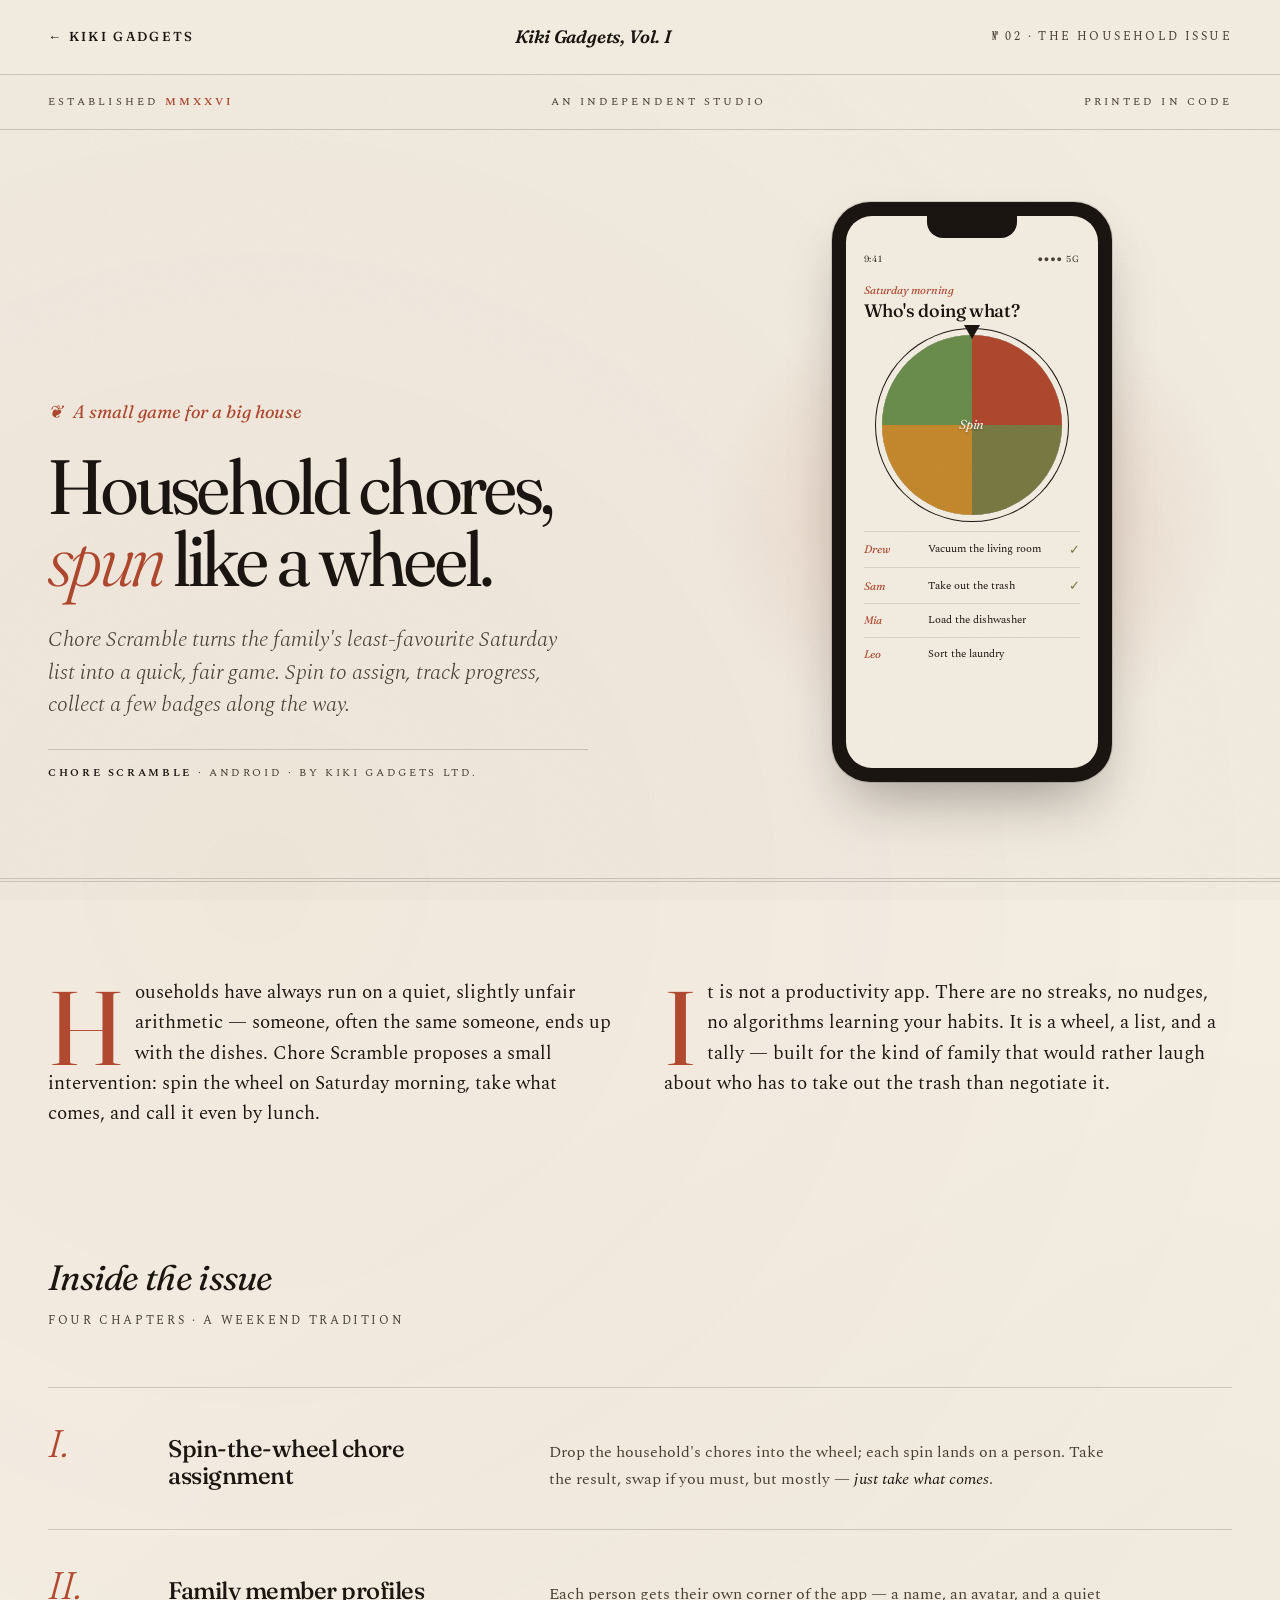
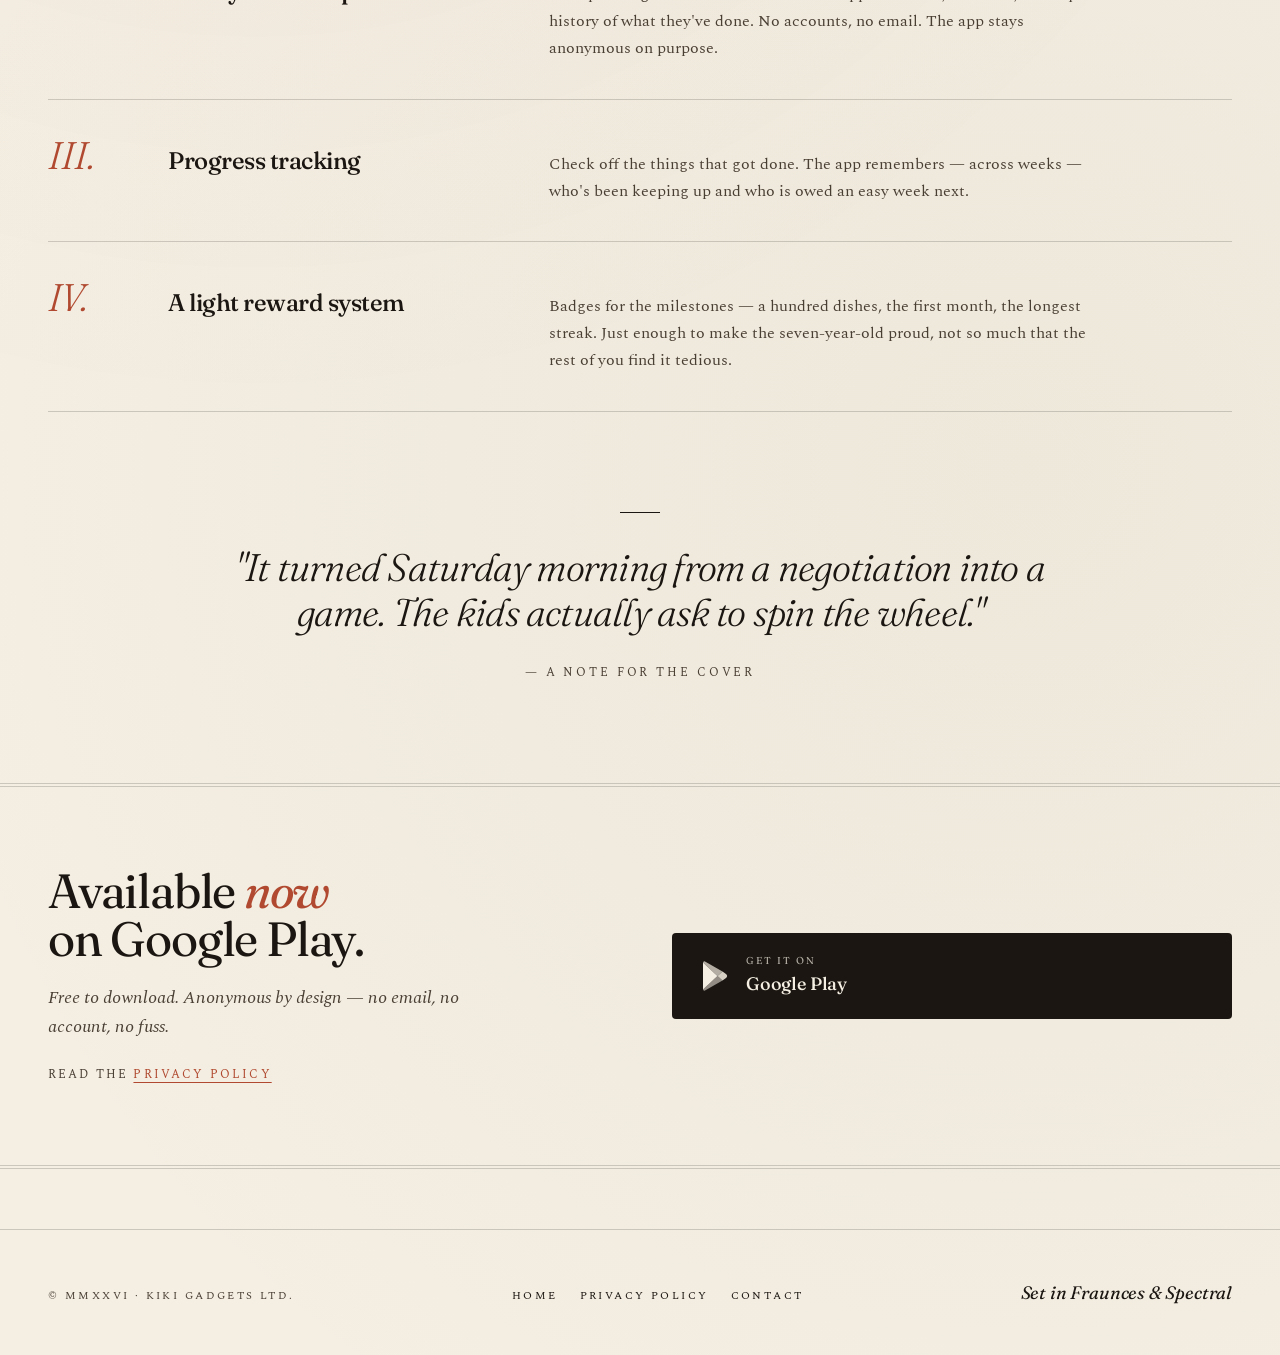
==== app-chore-scramble.html @ a379b8e3 "Add Chore Scramble detail page" ====
<!DOCTYPE html>
<html lang="en">
<head>
  <meta charset="UTF-8" />
  <meta name="viewport" content="width=device-width, initial-scale=1.0" />
  <title>Chore Scramble — Kiki Gadgets Ltd.</title>
  <link rel="preconnect" href="https://fonts.googleapis.com">
  <link rel="preconnect" href="https://fonts.gstatic.com" crossorigin>
  <link href="https://fonts.googleapis.com/css2?family=Fraunces:ital,opsz,wght,SOFT@0,9..144,300..900,30;0,9..144,300..900,100;1,9..144,400..700,50&family=Spectral:ital,wght@0,300;0,400;0,500;0,600;1,400&display=swap" rel="stylesheet">
  <link rel="stylesheet" href="style.css" />
</head>
<body>

<header class="masthead">
  <a href="index.html" class="masthead-back">← Kiki Gadgets</a>
  <div class="masthead-title">Kiki Gadgets, Vol. I</div>
  <div class="masthead-right">№ 02 · The Household Issue</div>
</header>

<div class="issue">
  <span>Established <strong>MMXXVI</strong></span>
  <span>An Independent Studio</span>
  <span>Printed in code</span>
</div>

<section class="hero">
  <div>
    <div class="kicker">A small game for a big house</div>
    <h1 class="headline">Household chores, <em>spun</em> like a wheel.</h1>
    <p class="deck">Chore Scramble turns the family's least-favourite Saturday list into a quick, fair game. Spin to assign, track progress, collect a few badges along the way.</p>
    <div class="byline"><strong>Chore Scramble</strong> · Android · By Kiki Gadgets Ltd.</div>
  </div>
  <div class="phone-wrap">
    <div class="phone">
      <div class="phone-notch"></div>
      <div class="phone-screen">
        <div class="cs-status"><span>9:41</span><span>●●●● 5G</span></div>
        <div class="cs-label">Saturday morning</div>
        <div class="cs-title">Who's doing what?</div>
        <div class="cs-wheel"><div class="cs-wheel-center">Spin</div></div>
        <div class="cs-task"><div class="cs-tasker">Drew</div><div class="cs-tasktext">Vacuum the living room</div><div class="cs-check">✓</div></div>
        <div class="cs-task"><div class="cs-tasker">Sam</div><div class="cs-tasktext">Take out the trash</div><div class="cs-check">✓</div></div>
        <div class="cs-task"><div class="cs-tasker">Mia</div><div class="cs-tasktext">Load the dishwasher</div><div class="cs-check"></div></div>
        <div class="cs-task"><div class="cs-tasker">Leo</div><div class="cs-tasktext">Sort the laundry</div><div class="cs-check"></div></div>
      </div>
    </div>
  </div>
</section>

<section class="intro-section">
  <div class="intro-grid">
    <div class="intro">
      <p>Households have always run on a quiet, slightly unfair arithmetic — someone, often the same someone, ends up with the dishes. Chore Scramble proposes a small intervention: spin the wheel on Saturday morning, take what comes, and call it even by lunch.</p>
    </div>
    <div class="intro">
      <p>It is not a productivity app. There are no streaks, no nudges, no algorithms learning your habits. It is a wheel, a list, and a tally — built for the kind of family that would rather laugh about who has to take out the trash than negotiate it.</p>
    </div>
  </div>
</section>

<section class="chapters">
  <h2 class="chapters-heading">Inside the issue</h2>
  <div class="chapters-sub">Four chapters · A weekend tradition</div>

  <div class="chapter">
    <div class="chapter-num">I.</div>
    <div class="chapter-title">Spin-the-wheel chore assignment</div>
    <div class="chapter-body">Drop the household's chores into the wheel; each spin lands on a person. Take the result, swap if you must, but mostly — <em>just take what comes</em>.</div>
  </div>

  <div class="chapter">
    <div class="chapter-num">II.</div>
    <div class="chapter-title">Family member profiles</div>
    <div class="chapter-body">Each person gets their own corner of the app — a name, an avatar, and a quiet history of what they've done. No accounts, no email. The app stays anonymous on purpose.</div>
  </div>

  <div class="chapter">
    <div class="chapter-num">III.</div>
    <div class="chapter-title">Progress tracking</div>
    <div class="chapter-body">Check off the things that got done. The app remembers — across weeks — who's been keeping up and who is owed an easy week next.</div>
  </div>

  <div class="chapter">
    <div class="chapter-num">IV.</div>
    <div class="chapter-title">A light reward system</div>
    <div class="chapter-body">Badges for the milestones — a hundred dishes, the first month, the longest streak. Just enough to make the seven-year-old proud, not so much that the rest of you find it tedious.</div>
  </div>
</section>

<section class="pullquote">
  <blockquote>"It turned Saturday morning from a negotiation into a game. The kids actually ask to spin the wheel."</blockquote>
  <cite>— A note for the cover</cite>
</section>

<section class="acquisition">
  <div>
    <h2 class="acquisition-title">Available <em>now</em><br>on Google Play.</h2>
    <p>Free to download. Anonymous by design — no email, no account, no fuss.</p>
    <div class="privacy-mention">Read the <a href="privacy-chore-scramble.html">Privacy Policy</a></div>
  </div>
  <div class="stores">
    <a href="https://play.google.com/store/apps/details?id=com.chorescramble.app" class="store-link" target="_blank" rel="noopener">
      <svg width="28" height="32" viewBox="0 0 28 32" fill="none" aria-hidden="true"><path d="M3 2.5v27L17.5 16 3 2.5z" fill="#F4EEE3"/><path d="M22.5 11.5L17.5 16l5 4.5L26 18c1.5-.9 1.5-3.1 0-4l-3.5-2.5z" fill="#F4EEE3" opacity="0.85"/><path d="M3 2.5l14.5 13.5L22.5 11.5 5 1.5c-.7-.4-1.5-.1-2 1z" fill="#F4EEE3" opacity="0.7"/><path d="M3 29.5l14.5-13.5 5 4.5L5 30.5c-.7.4-1.5.1-2-1z" fill="#F4EEE3" opacity="0.55"/></svg>
      <div>
        <span class="store-link-label">Get it on</span>
        <span class="store-link-name">Google Play</span>
      </div>
    </a>
  </div>
</section>

<footer class="colophon">
  <span>© MMXXVI · Kiki Gadgets Ltd.</span>
  <div class="colophon-links">
    <a href="index.html">Home</a>
    <a href="privacy-chore-scramble.html">Privacy Policy</a>
    <a href="mailto:support@kikigadgetsltd.com">Contact</a>
  </div>
  <span class="colophon-mark">Set in Fraunces &amp; Spectral</span>
</footer>

</body>
</html>
---- style.css ----
/* ============================================
   Kiki Gadgets — Editorial Stylesheet
   Set in Fraunces & Spectral
   ============================================ */

:root {
  --paper: #F4EEE3;
  --paper-deep: #ECE3D1;
  --ink: #1B1611;
  --ink-soft: #4A3F33;
  --terracotta: #B0492F;
  --olive: #7A7A45;
  --rule: rgba(27,22,17,0.18);
  --rule-strong: rgba(27,22,17,0.32);
  --max: 1300px;
}

* { box-sizing: border-box; margin: 0; padding: 0; }
html { scroll-behavior: smooth; }
html, body { background: var(--paper); color: var(--ink); }
body {
  font-family: 'Spectral', Georgia, serif;
  font-size: 17px;
  line-height: 1.65;
  overflow-x: hidden;
  background-image:
    radial-gradient(circle at 20% 30%, rgba(176,73,47,0.04) 0%, transparent 50%),
    radial-gradient(circle at 80% 70%, rgba(122,122,69,0.05) 0%, transparent 50%);
}
body::before {
  content: "";
  position: fixed; inset: 0; pointer-events: none; z-index: 1000;
  opacity: 0.5;
  background-image: url("data:image/svg+xml;utf8,<svg xmlns='http://www.w3.org/2000/svg' width='200' height='200'><filter id='n'><feTurbulence type='fractalNoise' baseFrequency='0.85' numOctaves='2' stitchTiles='stitch'/><feColorMatrix values='0 0 0 0 0  0 0 0 0 0  0 0 0 0 0  0 0 0 0.06 0'/></filter><rect width='100%25' height='100%25' filter='url(%23n)'/></svg>");
}
a { color: var(--ink); text-decoration: none; transition: color 0.2s; }
a:hover { color: var(--terracotta); }

/* ---- Masthead ---- */
.masthead {
  border-bottom: 1px solid var(--rule);
  padding: 22px 48px;
  display: flex; align-items: center; justify-content: space-between;
  font-family: 'Fraunces', serif;
  font-variation-settings: "SOFT" 30;
  position: sticky; top: 0;
  background: var(--paper);
  z-index: 50;
}
.masthead-back { font-size: 13px; letter-spacing: 0.18em; text-transform: uppercase; font-weight: 500; }
.masthead-title { font-weight: 600; font-style: italic; font-size: 18px; letter-spacing: -0.01em; }
.masthead-right { font-family: 'Spectral', serif; font-size: 12px; letter-spacing: 0.2em; text-transform: uppercase; color: var(--ink-soft); }

/* ---- Issue strip ---- */
.issue {
  padding: 18px 48px;
  border-bottom: 1px solid var(--rule);
  display: flex; justify-content: space-between;
  font-size: 11px; letter-spacing: 0.28em; text-transform: uppercase;
  color: var(--ink-soft);
}
.issue strong { color: var(--terracotta); font-weight: 600; }

/* ---- Hero ---- */
.hero {
  max-width: var(--max);
  margin: 0 auto;
  padding: 72px 48px 32px;
  display: grid; grid-template-columns: 1.15fr 1fr;
  gap: 64px; align-items: end;
}
.kicker {
  font-family: 'Fraunces', serif;
  font-style: italic; color: var(--terracotta);
  font-size: 18px; margin-bottom: 24px;
}
.kicker::before { content: "❦ "; margin-right: 6px; }
.headline {
  font-family: 'Fraunces', serif;
  font-variation-settings: "SOFT" 40, "opsz" 144;
  font-weight: 400;
  font-size: clamp(3rem, 6vw, 6rem);
  line-height: 0.94;
  letter-spacing: -0.035em;
  margin-bottom: 28px;
}
.headline em { font-style: italic; font-weight: 300; color: var(--terracotta); }
.deck {
  font-family: 'Spectral', serif;
  font-style: italic; font-weight: 300;
  font-size: 1.4rem; line-height: 1.45;
  color: var(--ink-soft);
  max-width: 540px;
  margin-bottom: 28px;
}
.byline {
  margin-top: 24px;
  font-size: 11px; letter-spacing: 0.24em; text-transform: uppercase;
  color: var(--ink-soft);
  border-top: 1px solid var(--rule);
  padding-top: 14px;
  max-width: 540px;
}
.byline strong { color: var(--ink); font-weight: 600; }

/* ---- Phone mockup ---- */
.phone-wrap { display: flex; justify-content: center; align-items: flex-end; position: relative; }
.phone-wrap::before {
  content: ""; position: absolute; inset: 10% -5% 0 -5%;
  background: radial-gradient(ellipse at center, rgba(176,73,47,0.18) 0%, transparent 65%);
  z-index: 0;
}
.phone {
  width: 280px; height: 580px;
  background: var(--ink);
  border-radius: 38px; padding: 14px;
  box-shadow: 0 30px 60px -20px rgba(27,22,17,0.4), 0 0 0 1px rgba(27,22,17,0.15);
  position: relative; z-index: 1;
}
.phone-notch {
  position: absolute; top: 14px; left: 50%; transform: translateX(-50%);
  width: 90px; height: 22px; background: var(--ink);
  border-radius: 0 0 16px 16px; z-index: 2;
}
.phone-screen {
  background: var(--paper);
  border-radius: 26px;
  height: 100%;
  padding: 36px 18px 20px;
  overflow: hidden; position: relative;
}

/* Phone — Meal Lineup */
.ml-status {
  display: flex; justify-content: space-between;
  font-family: 'Fraunces', serif;
  font-size: 9px; letter-spacing: 0.1em;
  color: var(--ink-soft); margin-bottom: 18px;
}
.ml-week { font-family: 'Fraunces', serif; font-style: italic; font-size: 11px; color: var(--terracotta); margin-bottom: 4px; }
.ml-title { font-family: 'Fraunces', serif; font-weight: 500; font-size: 22px; line-height: 1.1; margin-bottom: 16px; letter-spacing: -0.02em; }
.ml-day { border-top: 1px solid rgba(27,22,17,0.12); padding: 10px 0; display: flex; gap: 10px; align-items: center; }
.ml-daylabel { font-family: 'Fraunces', serif; font-size: 9px; letter-spacing: 0.16em; text-transform: uppercase; color: var(--ink-soft); width: 30px; }
.ml-meal { font-family: 'Spectral', serif; font-size: 12px; flex: 1; line-height: 1.3; }
.ml-meal small { color: var(--ink-soft); display: block; font-size: 9px; margin-top: 1px; }
.ml-thumb { width: 36px; height: 36px; border-radius: 8px; background: linear-gradient(135deg, var(--terracotta) 0%, #8C3A24 100%); }
.ml-thumb.two { background: linear-gradient(135deg, var(--olive) 0%, #5C5C33 100%); }
.ml-thumb.three { background: linear-gradient(135deg, #C68A2E 0%, #9A6820 100%); }
.ml-thumb.four { background: linear-gradient(135deg, #6B8E4E 0%, #4C6939 100%); }

/* Phone — Chore Scramble */
.cs-status {
  display: flex; justify-content: space-between;
  font-family: 'Fraunces', serif;
  font-size: 9px; letter-spacing: 0.1em;
  color: var(--ink-soft); margin-bottom: 14px;
}
.cs-label { font-family: 'Fraunces', serif; font-style: italic; font-size: 11px; color: var(--terracotta); margin-bottom: 2px; }
.cs-title { font-family: 'Fraunces', serif; font-weight: 500; font-size: 18px; line-height: 1.1; margin-bottom: 14px; letter-spacing: -0.02em; }
.cs-wheel {
  width: 180px; height: 180px;
  border-radius: 50%;
  margin: 0 auto 16px;
  position: relative;
  background: conic-gradient(var(--terracotta) 0 25%, var(--olive) 25% 50%, #C68A2E 50% 75%, #6B8E4E 75% 100%);
  box-shadow: 0 0 0 6px var(--paper), 0 0 0 7px var(--ink);
}
.cs-wheel::after {
  content: ""; position: absolute;
  top: -10px; left: 50%; transform: translateX(-50%);
  border-left: 8px solid transparent;
  border-right: 8px solid transparent;
  border-top: 14px solid var(--ink);
}
.cs-wheel-center {
  position: absolute; inset: 0;
  display: flex; align-items: center; justify-content: center;
  font-family: 'Fraunces', serif; font-style: italic;
  font-size: 13px; color: var(--paper);
  text-shadow: 0 1px 2px rgba(0,0,0,0.3);
  letter-spacing: -0.01em;
}
.cs-task { border-top: 1px solid rgba(27,22,17,0.12); padding: 7px 0; display: flex; gap: 8px; align-items: center; }
.cs-tasker { font-family: 'Fraunces', serif; font-style: italic; font-size: 11px; color: var(--terracotta); width: 56px; flex-shrink: 0; }
.cs-tasktext { font-family: 'Spectral', serif; font-size: 11px; flex: 1; line-height: 1.3; }
.cs-check { font-family: 'Fraunces', serif; font-size: 13px; color: var(--olive); }

/* ---- Drop cap intro ---- */
.intro-section {
  max-width: var(--max);
  margin: 64px auto 0;
  padding: 64px 48px 0;
  border-top: 4px double var(--rule);
}
.intro-grid {
  display: grid; grid-template-columns: 1fr 1fr;
  gap: 48px; padding-top: 32px;
}
.intro p { font-size: 19px; line-height: 1.6; color: var(--ink); margin-bottom: 1em; }
.intro p:first-child::first-letter {
  font-family: 'Fraunces', serif;
  font-weight: 400;
  font-size: 5.5em;
  float: left; line-height: 0.85;
  margin: 6px 10px -4px 0;
  color: var(--terracotta);
}

/* ---- Chapters ---- */
.chapters { max-width: var(--max); margin: 100px auto 0; padding: 0 48px; }
.chapters-heading {
  font-family: 'Fraunces', serif;
  font-weight: 400; font-style: italic;
  font-size: 2.2rem; letter-spacing: -0.02em;
  margin-bottom: 4px;
}
.chapters-sub {
  font-size: 12px; letter-spacing: 0.22em; text-transform: uppercase;
  color: var(--ink-soft); margin-bottom: 56px;
}
.chapter {
  display: grid; grid-template-columns: 80px 1fr 2fr;
  gap: 40px; padding: 36px 0;
  border-top: 1px solid var(--rule);
  align-items: baseline;
}
.chapter:last-child { border-bottom: 1px solid var(--rule); }
.chapter-num {
  font-family: 'Fraunces', serif;
  font-style: italic; font-weight: 300;
  font-size: 2.4rem; color: var(--terracotta); line-height: 1;
}
.chapter-title {
  font-family: 'Fraunces', serif;
  font-weight: 500; font-size: 1.5rem;
  letter-spacing: -0.02em; line-height: 1.15;
}
.chapter-body {
  font-size: 16px; line-height: 1.7;
  color: var(--ink-soft); max-width: 560px;
}
.chapter-body em { color: var(--ink); font-style: italic; }

/* ---- Pull quote ---- */
.pullquote { max-width: 1000px; margin: 100px auto 0; padding: 0 48px; text-align: center; }
.pullquote::before { content: ""; display: block; width: 40px; height: 1px; background: var(--ink); margin: 0 auto 32px; }
.pullquote blockquote {
  font-family: 'Fraunces', serif;
  font-weight: 300; font-style: italic;
  font-size: clamp(1.6rem, 3vw, 2.6rem);
  line-height: 1.18; letter-spacing: -0.02em;
}
.pullquote cite {
  display: block; margin-top: 28px;
  font-family: 'Spectral', serif; font-style: normal;
  font-size: 12px; letter-spacing: 0.24em;
  text-transform: uppercase; color: var(--ink-soft);
}

/* ---- Acquisition / Stores ---- */
.acquisition {
  max-width: var(--max); margin: 100px auto 0;
  padding: 80px 48px;
  border-top: 4px double var(--rule);
  border-bottom: 4px double var(--rule);
  display: grid; grid-template-columns: 1fr 1fr;
  gap: 64px; align-items: center;
}
.acquisition-title {
  font-family: 'Fraunces', serif; font-weight: 400;
  font-size: 3rem; line-height: 1;
  letter-spacing: -0.025em; margin-bottom: 20px;
}
.acquisition-title em { font-style: italic; color: var(--terracotta); }
.acquisition p { font-family: 'Spectral', serif; font-style: italic; font-size: 1.1rem; color: var(--ink-soft); max-width: 420px; }
.stores { display: flex; flex-direction: column; gap: 14px; }
.store-link {
  display: flex; align-items: center; gap: 18px;
  padding: 20px 28px;
  background: var(--ink); color: var(--paper);
  border-radius: 4px;
  font-family: 'Fraunces', serif;
  transition: transform 0.2s;
}
.store-link:hover { transform: translateX(-4px); color: var(--paper); }
.store-link svg { flex-shrink: 0; }
.store-link-label { font-size: 10px; letter-spacing: 0.2em; text-transform: uppercase; opacity: 0.7; display: block; }
.store-link-name { font-size: 18px; letter-spacing: -0.01em; font-weight: 500; display: block; }
.privacy-mention { margin-top: 24px; font-size: 12px; letter-spacing: 0.18em; text-transform: uppercase; color: var(--ink-soft); }
.privacy-mention a { color: var(--terracotta); text-decoration: underline; text-underline-offset: 4px; }

/* ---- Home: app spreads ---- */
.spreads { max-width: var(--max); margin: 80px auto 0; padding: 0 48px; }
.spreads-heading {
  font-family: 'Fraunces', serif;
  font-weight: 400; font-style: italic;
  font-size: 2.2rem; letter-spacing: -0.02em;
  margin-bottom: 4px;
}
.spreads-sub { font-size: 12px; letter-spacing: 0.22em; text-transform: uppercase; color: var(--ink-soft); margin-bottom: 56px; }
.spread { display: grid; grid-template-columns: 1fr 1fr; gap: 64px; align-items: center; padding: 56px 0; border-top: 1px solid var(--rule); }
.spread:last-child { border-bottom: 1px solid var(--rule); }
.spread.reverse .spread-text { order: 2; }
.spread-num { font-family: 'Fraunces', serif; font-style: italic; font-size: 2rem; color: var(--terracotta); line-height: 1; margin-bottom: 12px; }
.spread-name { font-family: 'Fraunces', serif; font-weight: 500; font-size: 2.4rem; letter-spacing: -0.025em; line-height: 1.05; margin-bottom: 12px; }
.spread-deck { font-family: 'Spectral', serif; font-style: italic; font-size: 1.15rem; color: var(--ink-soft); margin-bottom: 24px; max-width: 460px; }
.spread-features { list-style: none; margin-bottom: 28px; }
.spread-features li {
  font-family: 'Spectral', serif; font-size: 0.95rem;
  color: var(--ink-soft);
  padding: 8px 0;
  border-bottom: 1px dotted var(--rule);
  display: flex; gap: 14px; align-items: baseline;
}
.spread-features li::before {
  content: "·"; color: var(--terracotta);
  font-family: 'Fraunces', serif; font-size: 1.5rem; line-height: 0.7;
}
.spread-readmore {
  font-family: 'Fraunces', serif; font-style: italic; font-size: 1.1rem;
  color: var(--terracotta);
  border-bottom: 1px solid var(--terracotta);
  padding-bottom: 2px;
}
.spread-readmore:hover { color: var(--ink); border-color: var(--ink); }
.spread-privacy {
  display: inline-block; margin-left: 24px;
  font-size: 11px; letter-spacing: 0.18em; text-transform: uppercase;
  color: var(--ink-soft);
}

/* ---- About ---- */
.about {
  max-width: var(--max); margin: 100px auto 0;
  padding: 80px 48px;
  border-top: 4px double var(--rule);
}
.about-heading { font-family: 'Fraunces', serif; font-weight: 400; font-style: italic; font-size: 2.2rem; letter-spacing: -0.02em; margin-bottom: 32px; }
.about-grid { display: grid; grid-template-columns: 1fr 1fr; gap: 48px; }
.about p { font-size: 18px; line-height: 1.65; margin-bottom: 18px; color: var(--ink); }
.about p:first-of-type::first-letter {
  font-family: 'Fraunces', serif;
  font-size: 4em; float: left; line-height: 0.85;
  margin: 4px 8px -2px 0;
  color: var(--terracotta);
}
.about-contact {
  margin-top: 24px;
  font-family: 'Fraunces', serif;
  font-style: italic;
  font-size: 1.15rem;
}
.about-contact a { color: var(--terracotta); border-bottom: 1px solid var(--terracotta); padding-bottom: 2px; }

/* ---- Colophon (footer) ---- */
.colophon {
  max-width: var(--max); margin: 60px auto 0;
  padding: 48px;
  border-top: 1px solid var(--rule);
  display: flex; justify-content: space-between; align-items: baseline;
  font-size: 11px; letter-spacing: 0.22em;
  text-transform: uppercase; color: var(--ink-soft);
  flex-wrap: wrap; gap: 16px;
}
.colophon-mark {
  font-family: 'Fraunces', serif; font-style: italic;
  font-size: 18px; letter-spacing: -0.01em;
  text-transform: none; color: var(--ink);
}
.colophon-links { display: flex; gap: 22px; }
.colophon-links a:hover { color: var(--terracotta); }

/* ---- Privacy page ---- */
.privacy {
  max-width: 720px; margin: 0 auto;
  padding: 80px 48px 100px;
}
.privacy-kicker {
  font-family: 'Fraunces', serif; font-style: italic;
  color: var(--terracotta); font-size: 16px;
  margin-bottom: 16px;
}
.privacy h1 {
  font-family: 'Fraunces', serif;
  font-variation-settings: "SOFT" 40;
  font-weight: 400;
  font-size: clamp(2.4rem, 5vw, 3.6rem);
  line-height: 1; letter-spacing: -0.03em;
  margin-bottom: 16px;
}
.privacy .effective {
  font-family: 'Spectral', serif;
  font-style: italic; color: var(--ink-soft);
  border-top: 1px solid var(--rule);
  border-bottom: 1px solid var(--rule);
  padding: 14px 0;
  font-size: 14px;
  margin-bottom: 48px;
  letter-spacing: 0.02em;
}
.privacy h2 {
  font-family: 'Fraunces', serif;
  font-weight: 500;
  font-size: 1.3rem;
  margin: 44px 0 14px;
  letter-spacing: -0.015em;
  color: var(--ink);
}
.privacy p, .privacy li {
  font-family: 'Spectral', serif;
  font-size: 17px; line-height: 1.7;
  color: var(--ink); margin-bottom: 14px;
}
.privacy ul { padding-left: 24px; margin-bottom: 14px; }
.privacy li::marker { color: var(--terracotta); }
.privacy a { color: var(--terracotta); border-bottom: 1px solid var(--rule); padding-bottom: 1px; }
.privacy a:hover { border-color: var(--terracotta); }
.privacy hr { border: none; border-top: 1px solid var(--rule); margin: 40px 0; }
.privacy strong { font-weight: 600; color: var(--ink); }
.privacy > p:first-of-type::first-letter,
.privacy-intro::first-letter {
  font-family: 'Fraunces', serif;
  font-size: 4.2em; float: left; line-height: 0.85;
  margin: 6px 10px -4px 0; color: var(--terracotta);
}

/* ---- Responsive ---- */
@media (max-width: 900px) {
  .hero, .intro-grid, .acquisition, .spread, .about-grid { grid-template-columns: 1fr; gap: 40px; }
  .spread.reverse .spread-text { order: 0; }
  .chapter { grid-template-columns: 1fr; gap: 12px; }
  .chapter-num { font-size: 1.6rem; }
  .masthead, .issue, .hero, .intro-section, .chapters, .acquisition, .spreads, .about, .colophon, .privacy { padding-left: 24px; padding-right: 24px; }
  .masthead-right, .issue span:nth-child(3) { display: none; }
  .colophon { flex-direction: column; align-items: flex-start; }
}
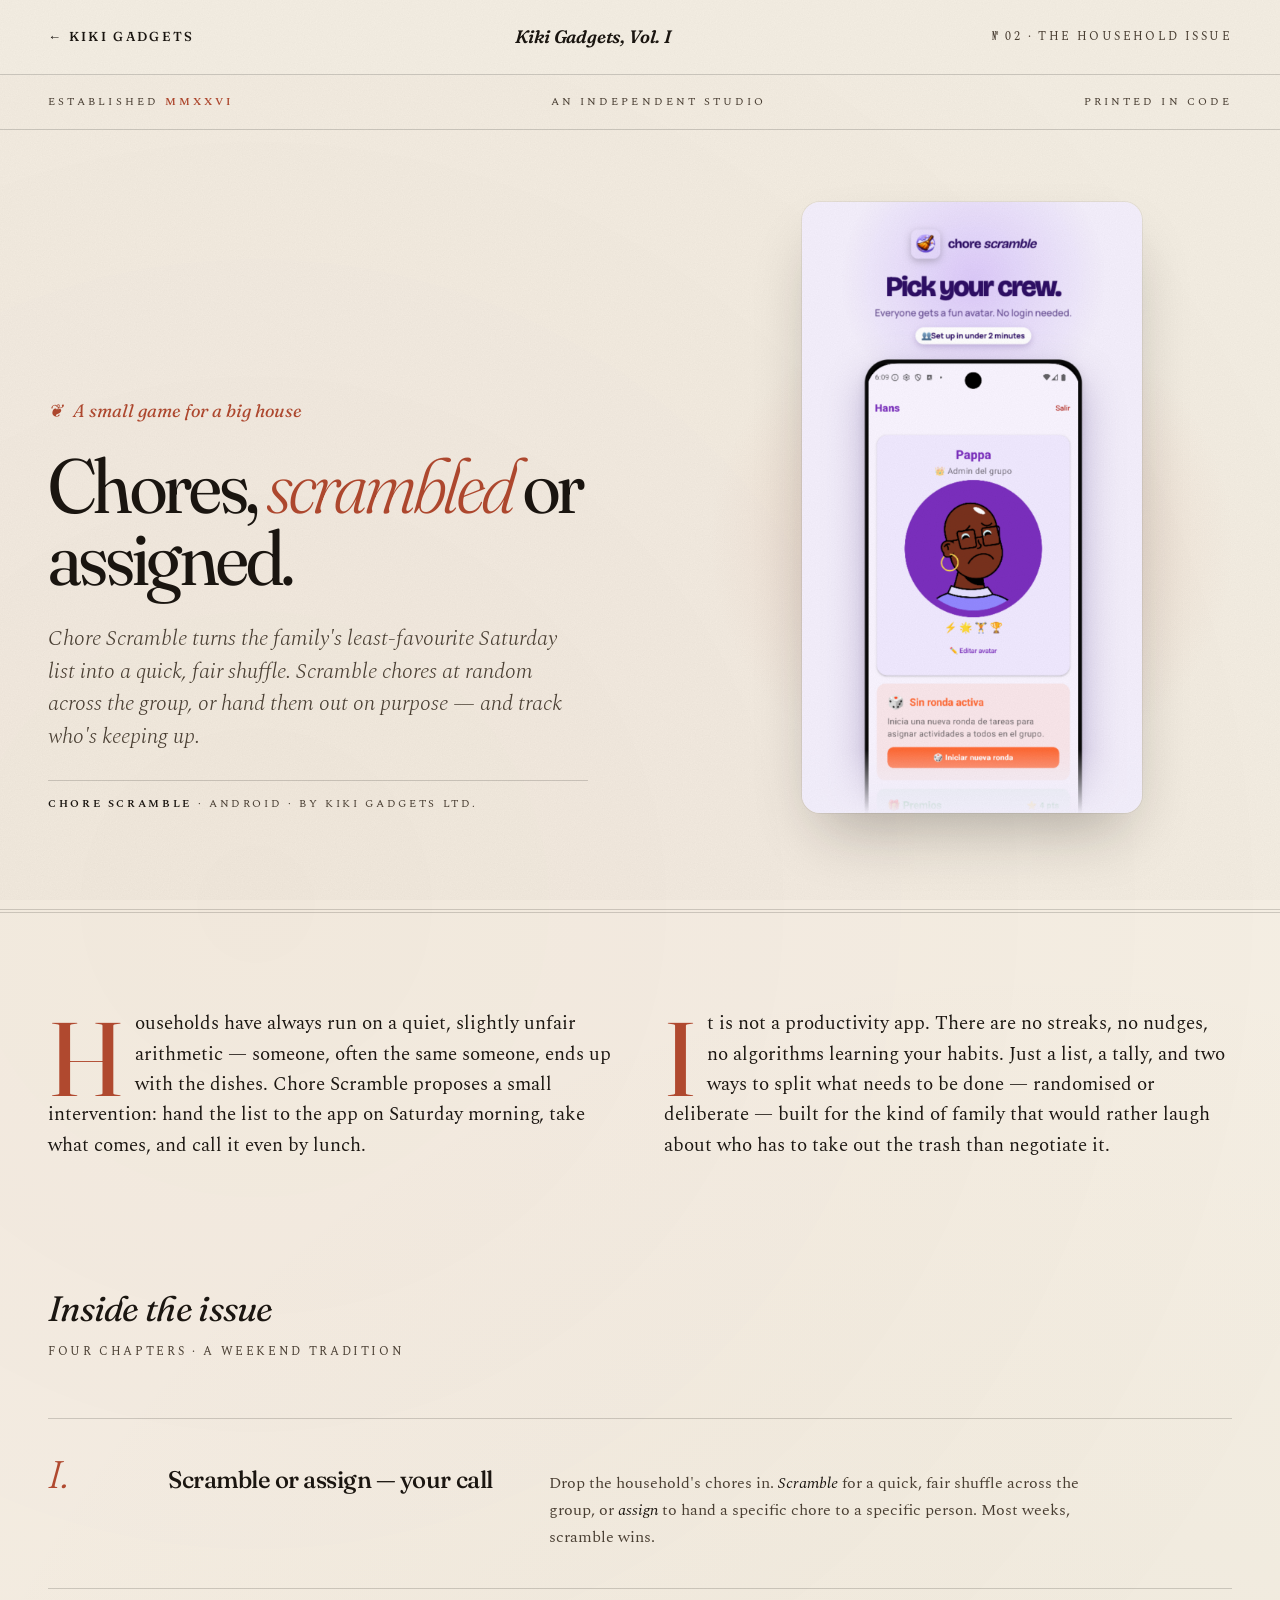
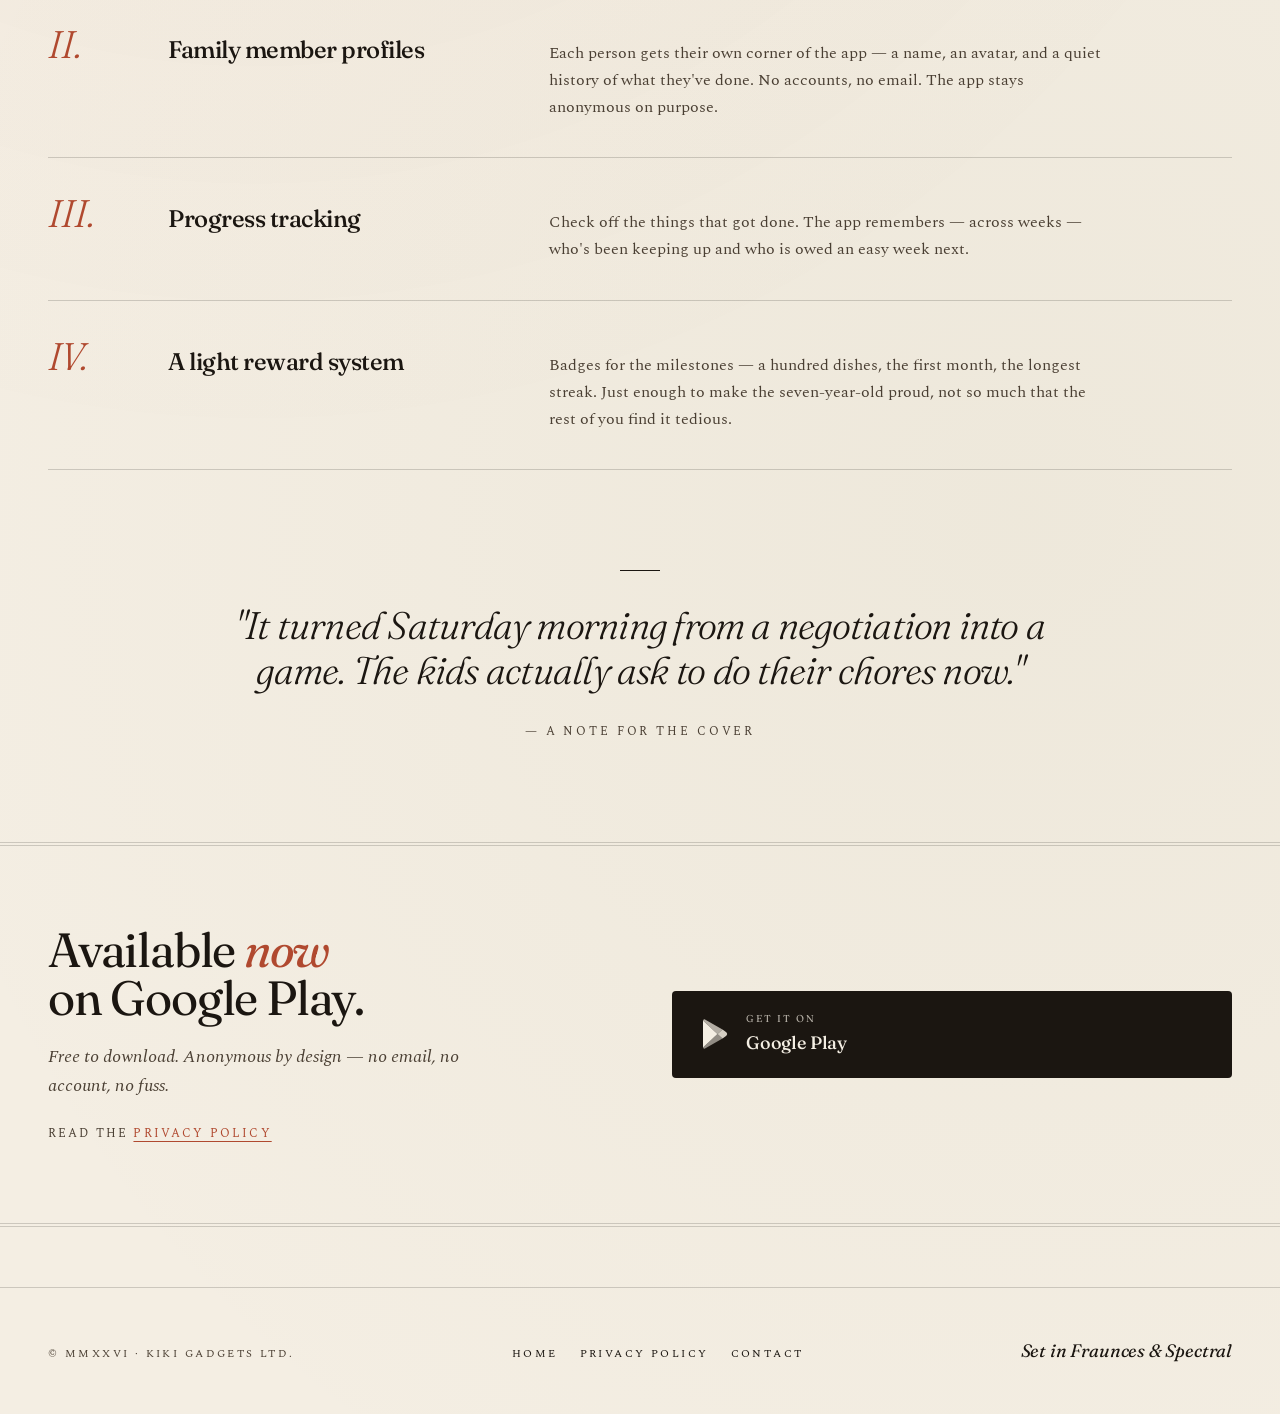
==== commit 9a958595: "Replace Chore Scramble wheel mockup with real screenshot There is no spin-the-wheel UI in the actual" ====
--- a/app-chore-scramble.html
+++ b/app-chore-scramble.html
@@ -26,34 +26,22 @@
 <section class="hero">
   <div>
     <div class="kicker">A small game for a big house</div>
-    <h1 class="headline">Household chores, <em>spun</em> like a wheel.</h1>
-    <p class="deck">Chore Scramble turns the family's least-favourite Saturday list into a quick, fair game. Spin to assign, track progress, collect a few badges along the way.</p>
+    <h1 class="headline">Chores, <em>scrambled</em> or assigned.</h1>
+    <p class="deck">Chore Scramble turns the family's least-favourite Saturday list into a quick, fair shuffle. Scramble chores at random across the group, or hand them out on purpose — and track who's keeping up.</p>
     <div class="byline"><strong>Chore Scramble</strong> · Android · By Kiki Gadgets Ltd.</div>
   </div>
-  <div class="phone-wrap">
-    <div class="phone">
-      <div class="phone-notch"></div>
-      <div class="phone-screen">
-        <div class="cs-status"><span>9:41</span><span>●●●● 5G</span></div>
-        <div class="cs-label">Saturday morning</div>
-        <div class="cs-title">Who's doing what?</div>
-        <div class="cs-wheel"><div class="cs-wheel-center">Spin</div></div>
-        <div class="cs-task"><div class="cs-tasker">Drew</div><div class="cs-tasktext">Vacuum the living room</div><div class="cs-check">✓</div></div>
-        <div class="cs-task"><div class="cs-tasker">Sam</div><div class="cs-tasktext">Take out the trash</div><div class="cs-check">✓</div></div>
-        <div class="cs-task"><div class="cs-tasker">Mia</div><div class="cs-tasktext">Load the dishwasher</div><div class="cs-check"></div></div>
-        <div class="cs-task"><div class="cs-tasker">Leo</div><div class="cs-tasktext">Sort the laundry</div><div class="cs-check"></div></div>
-      </div>
-    </div>
+  <div class="cs-marketing-wrap">
+    <img class="cs-marketing" src="assets/screenshots/chore-scramble.png" alt="Chore Scramble — pick your crew. Everyone gets a fun avatar, no login needed.">
   </div>
 </section>
 
 <section class="intro-section">
   <div class="intro-grid">
     <div class="intro">
-      <p>Households have always run on a quiet, slightly unfair arithmetic — someone, often the same someone, ends up with the dishes. Chore Scramble proposes a small intervention: spin the wheel on Saturday morning, take what comes, and call it even by lunch.</p>
+      <p>Households have always run on a quiet, slightly unfair arithmetic — someone, often the same someone, ends up with the dishes. Chore Scramble proposes a small intervention: hand the list to the app on Saturday morning, take what comes, and call it even by lunch.</p>
     </div>
     <div class="intro">
-      <p>It is not a productivity app. There are no streaks, no nudges, no algorithms learning your habits. It is a wheel, a list, and a tally — built for the kind of family that would rather laugh about who has to take out the trash than negotiate it.</p>
+      <p>It is not a productivity app. There are no streaks, no nudges, no algorithms learning your habits. Just a list, a tally, and two ways to split what needs to be done — randomised or deliberate — built for the kind of family that would rather laugh about who has to take out the trash than negotiate it.</p>
     </div>
   </div>
 </section>
@@ -64,8 +52,8 @@
 
   <div class="chapter">
     <div class="chapter-num">I.</div>
-    <div class="chapter-title">Spin-the-wheel chore assignment</div>
-    <div class="chapter-body">Drop the household's chores into the wheel; each spin lands on a person. Take the result, swap if you must, but mostly — <em>just take what comes</em>.</div>
+    <div class="chapter-title">Scramble or assign — your call</div>
+    <div class="chapter-body">Drop the household's chores in. <em>Scramble</em> for a quick, fair shuffle across the group, or <em>assign</em> to hand a specific chore to a specific person. Most weeks, scramble wins.</div>
   </div>
 
   <div class="chapter">
@@ -88,7 +76,7 @@
 </section>
 
 <section class="pullquote">
-  <blockquote>"It turned Saturday morning from a negotiation into a game. The kids actually ask to spin the wheel."</blockquote>
+  <blockquote>"It turned Saturday morning from a negotiation into a game. The kids actually ask to do their chores now."</blockquote>
   <cite>— A note for the cover</cite>
 </section>
 
--- a/style.css
+++ b/style.css
@@ -148,42 +148,26 @@
 .ml-thumb.three { background: linear-gradient(135deg, #C68A2E 0%, #9A6820 100%); }
 .ml-thumb.four { background: linear-gradient(135deg, #6B8E4E 0%, #4C6939 100%); }
 
-/* Phone — Chore Scramble */
-.cs-status {
-  display: flex; justify-content: space-between;
-  font-family: 'Fraunces', serif;
-  font-size: 9px; letter-spacing: 0.1em;
-  color: var(--ink-soft); margin-bottom: 14px;
-}
-.cs-label { font-family: 'Fraunces', serif; font-style: italic; font-size: 11px; color: var(--terracotta); margin-bottom: 2px; }
-.cs-title { font-family: 'Fraunces', serif; font-weight: 500; font-size: 18px; line-height: 1.1; margin-bottom: 14px; letter-spacing: -0.02em; }
-.cs-wheel {
-  width: 180px; height: 180px;
-  border-radius: 50%;
-  margin: 0 auto 16px;
+/* Chore Scramble marketing image (replaces simulated phone mockup) */
+.cs-marketing {
+  display: block;
+  width: 100%;
+  max-width: 340px;
+  height: auto;
+  margin: 0 auto;
+  border-radius: 18px;
+  box-shadow: 0 30px 60px -20px rgba(27,22,17,0.32), 0 0 0 1px rgba(27,22,17,0.06);
+}
+.cs-marketing-wrap {
   position: relative;
-  background: conic-gradient(var(--terracotta) 0 25%, var(--olive) 25% 50%, #C68A2E 50% 75%, #6B8E4E 75% 100%);
-  box-shadow: 0 0 0 6px var(--paper), 0 0 0 7px var(--ink);
-}
-.cs-wheel::after {
-  content: ""; position: absolute;
-  top: -10px; left: 50%; transform: translateX(-50%);
-  border-left: 8px solid transparent;
-  border-right: 8px solid transparent;
-  border-top: 14px solid var(--ink);
-}
-.cs-wheel-center {
-  position: absolute; inset: 0;
-  display: flex; align-items: center; justify-content: center;
-  font-family: 'Fraunces', serif; font-style: italic;
-  font-size: 13px; color: var(--paper);
-  text-shadow: 0 1px 2px rgba(0,0,0,0.3);
-  letter-spacing: -0.01em;
-}
-.cs-task { border-top: 1px solid rgba(27,22,17,0.12); padding: 7px 0; display: flex; gap: 8px; align-items: center; }
-.cs-tasker { font-family: 'Fraunces', serif; font-style: italic; font-size: 11px; color: var(--terracotta); width: 56px; flex-shrink: 0; }
-.cs-tasktext { font-family: 'Spectral', serif; font-size: 11px; flex: 1; line-height: 1.3; }
-.cs-check { font-family: 'Fraunces', serif; font-size: 13px; color: var(--olive); }
+  display: flex; justify-content: center; align-items: flex-end;
+}
+.cs-marketing-wrap::before {
+  content: ""; position: absolute; inset: 12% -5% 0 -5%;
+  background: radial-gradient(ellipse at center, rgba(176,73,47,0.16) 0%, transparent 65%);
+  z-index: 0;
+}
+.cs-marketing { position: relative; z-index: 1; }
 
 /* ---- Drop cap intro ---- */
 .intro-section {
@@ -417,8 +401,7 @@
 .privacy a:hover { border-color: var(--terracotta); }
 .privacy hr { border: none; border-top: 1px solid var(--rule); margin: 40px 0; }
 .privacy strong { font-weight: 600; color: var(--ink); }
-.privacy > p:first-of-type::first-letter,
-.privacy-intro::first-letter {
+.privacy .effective + p::first-letter {
   font-family: 'Fraunces', serif;
   font-size: 4.2em; float: left; line-height: 0.85;
   margin: 6px 10px -4px 0; color: var(--terracotta);
